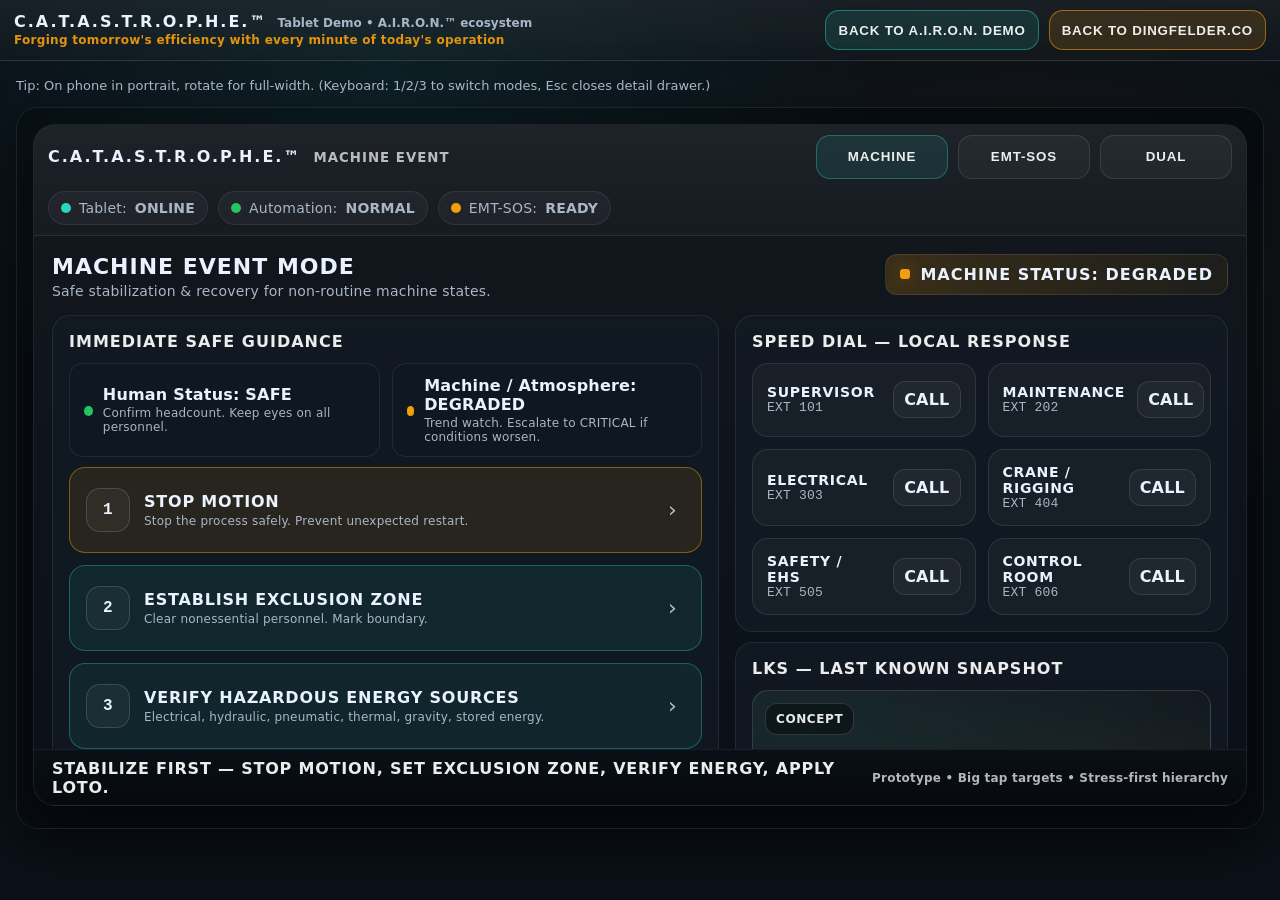
==== catastrophe/index.html @ 649cca15 "Add files via upload" ====
<!doctype html>
<html lang="en">
<head>
  <meta charset="utf-8" />
  <meta name="viewport" content="width=device-width, initial-scale=1" />
  <title>C.A.T.A.S.T.R.O.P.H.E.™ Tablet Demo</title>
  <meta name="robots" content="noindex" />
  <style>
    :root{--bg:#05070b;--panel:#0b1018;--stroke:rgba(255,255,255,.10);--text:#eaf2ff;--muted:rgba(234,242,255,.72);--teal:#2dd4bf;--amber:#f59e0b;}
    html,body{height:100%;}
    body{margin:0;background:radial-gradient(900px 520px at 30% 10%, rgba(45,212,191,.08), transparent 55%),radial-gradient(820px 520px at 80% 30%, rgba(245,158,11,.06), transparent 55%),var(--bg);color:var(--text);font-family:ui-sans-serif,system-ui,-apple-system,Segoe UI,Roboto,Helvetica,Arial;}

    .topnav{
      position:sticky;top:0;z-index:1000;
      display:flex;align-items:center;justify-content:space-between;gap:12px;
      padding:10px 14px;
      background:linear-gradient(180deg, rgba(255,255,255,.06), rgba(255,255,255,.02));
      border-bottom:1px solid rgba(255,255,255,.08);
      backdrop-filter: blur(8px);
    }
    .brand{display:flex;flex-direction:column;gap:2px;min-width:0;}
    .brandTop{display:flex;align-items:baseline;gap:10px;min-width:0;}
    .brand .name{font-weight:900;letter-spacing:2px;text-transform:uppercase;white-space:nowrap;}
    .brand .sub{font-size:12px;color:var(--muted);font-weight:700;white-space:nowrap;}
    .brand .tagline{font-size:12px;color:rgba(245,158,11,.92);font-weight:900;letter-spacing:.3px;line-height:1.2;max-width: 780px;}

    .navbtns{display:flex;gap:10px;flex-wrap:wrap;justify-content:flex-end;}
    .btn{
      height:40px;padding:0 12px;border-radius:14px;
      border:1px solid rgba(255,255,255,.12);
      background:rgba(255,255,255,.04);
      color:rgba(255,255,255,.92);
      font-weight:900;letter-spacing:.8px;text-transform:uppercase;
      cursor:pointer;user-select:none;
    }
    .btn.primary{border-color:rgba(45,212,191,.45);background:rgba(45,212,191,.12)}
    .btn.warn{border-color:rgba(245,158,11,.55);background:rgba(245,158,11,.14)}

    /* Eye-grab: gentle pulse + glow (keeps it professional, not gimmicky) */
    .btn.pulse{
      position:relative;
      animation: pulseGlow 1.65s ease-in-out infinite;
    }
    .btn.pulse:focus{outline:2px solid rgba(45,212,191,.55);outline-offset:2px;}
    @keyframes pulseGlow{
      0%{transform:translateZ(0) scale(1); box-shadow:0 0 0 rgba(45,212,191,0); filter:brightness(1);}
      55%{transform:translateZ(0) scale(1.02); box-shadow:0 0 0 6px rgba(45,212,191,.08), 0 10px 24px rgba(0,0,0,.35); filter:brightness(1.10);}
      100%{transform:translateZ(0) scale(1); box-shadow:0 0 0 rgba(45,212,191,0); filter:brightness(1);}
    }

    .wrap{max-width:1280px;margin:0 auto;padding:16px;}
    .hint{margin:0 0 12px 0;color:var(--muted);font-size:13px;line-height:1.35}
    .frameCard{border:1px solid rgba(255,255,255,.08);border-radius:22px;overflow:hidden;box-shadow:0 18px 50px rgba(0,0,0,.55);background:rgba(0,0,0,.18);}

    /* The tablet embed should own its own height; keep it responsive */
    #catastropheEmbed{height:min(900px, calc(100vh - 112px));}

    @media (max-width: 700px){
      .brand .sub{display:none;}
      #catastropheEmbed{height:calc(100vh - 92px);}
    }
  </style>
</head>
<body>
  <div class="topnav" role="navigation" aria-label="Demo navigation">
    <div class="brand">
      <div class="brandTop">
        <div class="name">C.A.T.A.S.T.R.O.P.H.E.™</div>
        <div class="sub">Tablet Demo • A.I.R.O.N.™ ecosystem</div>
      </div>
      <div class="tagline">Forging tomorrow's efficiency with every minute of today's operation</div>
    </div>
    <div class="navbtns">
      <button class="btn primary pulse" id="btnBackDemo" type="button">Back to A.I.R.O.N. Demo</button>
      <button class="btn warn" id="btnBackSite" type="button">Back to Dingfelder.co</button>
    </div>
  </div>

  <div class="wrap">
    <p class="hint">Tip: On phone in portrait, rotate for full-width. (Keyboard: 1/2/3 to switch modes, Esc closes detail drawer.)</p>
    <div class="frameCard">

<!-- C.A.T.A.S.T.R.O.P.H.E.™ Tablet Prototype — Netlify Page -->
<div id="catastropheEmbed" data-height="auto">
  <div class="cat-stage">
    <div class="cat-frame" id="cat-frame">

      <!-- TOP BAR -->
      <div class="cat-topbar">
        <div class="cat-brand">
          <div class="cat-brandName">C.A.T.A.S.T.R.O.P.H.E.™</div>
          <small id="cat-modeLabel">MACHINE EVENT</small>
        </div>

        <div class="cat-modeSwitch" aria-label="Mode switch">
          <button class="cat-mBtn active" type="button" data-mode="machine">Machine</button>
          <button class="cat-mBtn warn" type="button" data-mode="emt">EMT-SOS</button>
          <button class="cat-mBtn danger" type="button" data-mode="dual">Dual</button>
        </div>

        <div class="cat-statusRow">
          <div class="cat-pill"><span class="cat-dot teal"></span>Tablet: <b id="cat-stTablet">ONLINE</b></div>
          <div class="cat-pill"><span class="cat-dot green" id="cat-dotAuto"></span>Automation: <b id="cat-stAuto">NORMAL</b></div>
          <div class="cat-pill"><span class="cat-dot amber" id="cat-dotEmt"></span>EMT-SOS: <b id="cat-stEmt">READY</b></div>
        </div>
      </div>

      <!-- MOBILE TIP (auto-shown on narrow portrait) -->
      <div class="cat-rotateTip cat-hidden" id="cat-rotateTip">
        MOBILE TIP — ROTATE FOR FULL-WIDTH VIEW
      </div>

      <!-- SCREEN: MACHINE -->
      <div class="cat-content cat-grid-2" id="cat-screen-machine">
        <div class="cat-header">
          <div>
            <div class="cat-title">Machine Event Mode</div>
            <div class="cat-subtitle">Safe stabilization & recovery for non-routine machine states.</div>
          </div>
          <div class="cat-banner"><span class="cat-flag"></span><span>Machine Status: DEGRADED</span></div>
        </div>

        <div class="cat-main cat-card">
          <h3>Immediate Safe Guidance</h3>

          <div class="cat-row">
            <div class="cat-badge">
              <span class="cat-dot green"></span>
              <div><strong>Human Status: SAFE</strong><span>Confirm headcount. Keep eyes on all personnel.</span></div>
            </div>
            <div class="cat-badge">
              <span class="cat-dot amber"></span>
              <div><strong>Machine / Atmosphere: DEGRADED</strong><span>Trend watch. Escalate to CRITICAL if conditions worsen.</span></div>
            </div>
          </div>

          <div class="cat-spacer"></div>

          <div class="cat-actions">
            <div class="cat-action amber" data-action="stop-motion">
              <div class="cat-left">
                <div class="cat-stepNum">1</div>
                <div class="cat-textBlock">
                  <div class="cat-label">Stop Motion</div>
                  <div class="cat-hint">Stop the process safely. Prevent unexpected restart.</div>
                </div>
              </div>
              <div class="cat-chev">›</div>
            </div>

            <div class="cat-action teal" data-action="exclusion-zone">
              <div class="cat-left">
                <div class="cat-stepNum">2</div>
                <div class="cat-textBlock">
                  <div class="cat-label">Establish Exclusion Zone</div>
                  <div class="cat-hint">Clear nonessential personnel. Mark boundary.</div>
                </div>
              </div>
              <div class="cat-chev">›</div>
            </div>

            <div class="cat-action teal" data-action="verify-energy">
              <div class="cat-left">
                <div class="cat-stepNum">3</div>
                <div class="cat-textBlock">
                  <div class="cat-label">Verify Hazardous Energy Sources</div>
                  <div class="cat-hint">Electrical, hydraulic, pneumatic, thermal, gravity, stored energy.</div>
                </div>
              </div>
              <div class="cat-chev">›</div>
            </div>

            <div class="cat-action red" data-action="loto">
              <div class="cat-left">
                <div class="cat-stepNum">4</div>
                <div class="cat-textBlock">
                  <div class="cat-label">Lockout / Tagout</div>
                  <div class="cat-hint">Apply LOTO. Verify zero-energy state before work begins.</div>
                </div>
              </div>
              <div class="cat-chev">›</div>
            </div>
          </div>
        </div>

        <div class="cat-side">
          <div class="cat-card">
            <h3>Speed Dial — Local Response</h3>
            <div class="cat-tiles">
              <div class="cat-tile" data-call="Supervisor (EXT 101)"><div><div class="cat-who">Supervisor</div><div class="cat-num">EXT 101</div></div><div class="cat-call">CALL</div></div>
              <div class="cat-tile" data-call="Maintenance (EXT 202)"><div><div class="cat-who">Maintenance</div><div class="cat-num">EXT 202</div></div><div class="cat-call">CALL</div></div>
              <div class="cat-tile" data-call="Electrical (EXT 303)"><div><div class="cat-who">Electrical</div><div class="cat-num">EXT 303</div></div><div class="cat-call">CALL</div></div>
              <div class="cat-tile" data-call="Crane / Rigging (EXT 404)"><div><div class="cat-who">Crane / Rigging</div><div class="cat-num">EXT 404</div></div><div class="cat-call">CALL</div></div>
              <div class="cat-tile" data-call="Safety / EHS (EXT 505)"><div><div class="cat-who">Safety / EHS</div><div class="cat-num">EXT 505</div></div><div class="cat-call">CALL</div></div>
              <div class="cat-tile" data-call="Control Room (EXT 606)"><div><div class="cat-who">Control Room</div><div class="cat-num">EXT 606</div></div><div class="cat-call">CALL</div></div>
            </div>
          </div>

          <div class="cat-spacer"></div>

          <div class="cat-card">
            <h3>LKS — Last Known Snapshot</h3>

            <div class="cat-imgBox" id="cat-lksBox">
              <div class="cat-imgTag">CONCEPT</div>

              <video id="cat-lksVideo" class="cat-media" playsinline muted loop autoplay preload="metadata">
                <source src="https://img1.wsimg.com/blobby/go/5ae6b287-3756-4b7e-90b7-04bfd09dd096/video/grok-video-6c108f81-1b50-4ec4-b360-7984afc8a73.mp4" type="video/mp4">
              </video>

              <img id="cat-lksImg" class="cat-media cat-hidden" alt="Tablet concept" src="https://img1.wsimg.com/isteam/ip/5ae6b287-3756-4b7e-90b7-04bfd09dd096/IMG-20251222-WA0000.jpg" />

              <div class="cat-placeholder" id="cat-lksPlaceholder">
                LKS PLACEHOLDER<br>
                <span class="cat-mutedSmall">Video is an eye-catcher — live camera/LKS integrates after hardware selection.</span>
              </div>

              <div class="cat-imgSub">Snapshot: 11:42:18 • Alarm: ZONE 3 — Guard Open</div>
            </div>
          </div>
        </div>
      </div>

      <!-- SCREEN: EMT -->
      <div class="cat-content cat-grid-emt cat-hidden" id="cat-screen-emt">
        <div class="cat-header">
          <div>
            <div class="cat-title">EMT-SOS Mode</div>
            <div class="cat-subtitle">Human life priority. Rapid assessment & immediate actions.</div>
          </div>
          <div class="cat-banner green"><span class="cat-flag"></span><span>Patient Status: ACTIVE</span></div>
        </div>

        <div class="cat-leftPane cat-card">
          <h3>Patient Status</h3>
          <div class="cat-row">
            <div class="cat-badge"><span class="cat-dot green"></span><div><strong>Conscious</strong><span>Responding to voice.</span></div></div>
            <div class="cat-badge"><span class="cat-dot red"></span><div><strong>Bleeding</strong><span>Assess source & severity.</span></div></div>
            <div class="cat-badge"><span class="cat-dot amber"></span><div><strong>Breathing</strong><span>Monitor rate & obstruction.</span></div></div>
            <div class="cat-badge"><span class="cat-dot amber"></span><div><strong>Trauma / Burns</strong><span>Protect from further harm.</span></div></div>
          </div>

          <div class="cat-spacer"></div>

          <h3>Immediate Actions</h3>
          <div class="cat-actions">
            <div class="cat-action green" data-action="call-ems">
              <div class="cat-left"><div class="cat-stepNum">1</div><div class="cat-textBlock"><div class="cat-label">Call EMS</div><div class="cat-hint">Location + patient status + hazards present.</div></div></div>
              <div class="cat-chev">›</div>
            </div>
            <div class="cat-action red" data-action="control-bleeding">
              <div class="cat-left"><div class="cat-stepNum">2</div><div class="cat-textBlock"><div class="cat-label">Control Bleeding</div><div class="cat-hint">Direct pressure → dressing → tourniquet if required.</div></div></div>
              <div class="cat-chev">›</div>
            </div>
            <div class="cat-action amber" data-action="secure-scene">
              <div class="cat-left"><div class="cat-stepNum">3</div><div class="cat-textBlock"><div class="cat-label">Secure Scene</div><div class="cat-hint">Stop hazards. Assign lookouts. Keep access clear.</div></div></div>
              <div class="cat-chev">›</div>
            </div>
            <div class="cat-action teal" data-action="assign-roles">
              <div class="cat-left"><div class="cat-stepNum">4</div><div class="cat-textBlock"><div class="cat-label">Assign Responder Roles</div><div class="cat-hint">Care / runner / crowd control / documentation.</div></div></div>
              <div class="cat-chev">›</div>
            </div>
          </div>

          <div class="cat-spacer"></div>

          <div class="cat-card cat-overrideCard">
            <h3 style="margin-bottom:8px">Override Notice</h3>
            <div class="cat-overrideText">Human precedence active — automation restricted</div>
            <div class="cat-muted" style="margin-top:6px">Machine controls limited to safety hold states while human response is underway.</div>
          </div>
        </div>

        <div class="cat-rightPane cat-card">
          <h3>Responder Handoff (Timestamped)</h3>
          <div class="cat-log">
            <div class="cat-logLine"><div class="cat-ts">11:45</div><div class="cat-check"></div><div>Scene secured / hazards controlled</div></div>
            <div class="cat-logLine"><div class="cat-ts">11:47</div><div class="cat-warn"></div><div>Bleeding controlled (pressure dressing)</div></div>
            <div class="cat-logLine"><div class="cat-ts">11:49</div><div class="cat-check"></div><div>Airway checked / breathing monitored</div></div>
            <div class="cat-logLine"><div class="cat-ts">11:52</div><div class="cat-warn"></div><div>EMS en route — ETA 6 minutes</div></div>
          </div>

          <div class="cat-spacer"></div>

          <h3>One-Touch MSDS / SDS</h3>
          <div class="cat-imgBox cat-msdsTile" data-action="msds-walk">
            <div class="cat-imgTag">Reference</div>
            <button type="button" class="cat-msdsBtn" aria-label="MSDS / SDS One-Touch Layer Walk">MSDS / SDS<span class="cat-msdsSub">One-Touch Layer Walk</span></button>
            <div class="cat-msdsHelp">Department → Process → Chemical<span class="cat-msdsHelp2">Active Incident Mode: jumps straight to the area MSDS.</span></div>
            <div class="cat-imgSub">Tap for example workflow</div>
          </div>

          <div class="cat-spacer"></div>
          <div class="cat-muted" style="font-family:var(--mono);font-size:12px">Transfer Protocol: verbal summary + timestamps + care provided + hazards remaining.</div>
        </div>
      </div>

      <!-- SCREEN: DUAL -->
      <div class="cat-content cat-grid-dual cat-hidden" id="cat-screen-dual">
        <div class="cat-header">
          <div>
            <div class="cat-title">Dual Incident Mode</div>
            <div class="cat-subtitle">Both machine risk and human response are active. Human precedence is enforced.</div>
          </div>
          <div class="cat-banner red"><span class="cat-flag"></span><span>Human Precedence Active</span></div>
        </div>

        <div class="cat-leftPane cat-card">
          <h3>EMT-SOS Primary (Dominant)</h3>
          <div class="cat-row">
            <div class="cat-badge"><span class="cat-dot red"></span><div><strong>Unconscious</strong><span>Assess airway / breathing immediately.</span></div></div>
            <div class="cat-badge"><span class="cat-dot amber"></span><div><strong>Breathing Difficulty</strong><span>Monitor, prepare recovery position.</span></div></div>
            <div class="cat-badge"><span class="cat-dot green"></span><div><strong>Leg Injury</strong><span>Immobilize; prevent further movement.</span></div></div>
          </div>

          <div class="cat-spacer"></div>

          <div class="cat-actions">
            <div class="cat-action green" data-action="call-ems">
              <div class="cat-left"><div class="cat-stepNum">1</div><div class="cat-textBlock"><div class="cat-label">Call EMS</div><div class="cat-hint">Location + unconscious patient + machine hazard present.</div></div></div>
              <div class="cat-chev">›</div>
            </div>
            <div class="cat-action amber" data-action="secure-scene">
              <div class="cat-left"><div class="cat-stepNum">2</div><div class="cat-textBlock"><div class="cat-label">Secure Scene</div><div class="cat-hint">Stop motion, isolate energy, set lookouts.</div></div></div>
              <div class="cat-chev">›</div>
            </div>
            <div class="cat-action teal" data-action="assign-roles">
              <div class="cat-left"><div class="cat-stepNum">3</div><div class="cat-textBlock"><div class="cat-label">Assign Roles</div><div class="cat-hint">Care / runner / crowd control / documentation.</div></div></div>
              <div class="cat-chev">›</div>
            </div>
          </div>

          <div class="cat-spacer"></div>

          <h3>Scene Snapshot</h3>
          <div class="cat-imgBox"><div class="cat-imgTag">Scene</div><div class="cat-placeholder cat-placeholderStatic">DUAL MODE PLACEHOLDER<br><span class="cat-mutedSmall">Camera + LKS become live after hardware selection.</span></div><div class="cat-imgSub">Dual timestamp + location anchor reserved</div></div>
        </div>

        <div class="cat-rightPane cat-card">
          <h3>Machine / Atmosphere (Advisory-Only)</h3>

          <div class="cat-action amber" data-action="machine-advisory">
            <div class="cat-left"><div class="cat-stepNum" style="width:40px;height:40px">!</div><div class="cat-textBlock"><div class="cat-label">Caution</div><div class="cat-hint">Machine requires monitoring. No nonessential interaction.</div></div></div>
            <div class="cat-chev">›</div>
          </div>

          <div class="cat-spacer"></div>

          <div class="cat-card cat-lockedCard">
            <h3 style="margin-bottom:8px">Controls Locked</h3>
            <div class="cat-lockedText">System locked — automation restricted</div>
            <div class="cat-muted" style="margin-top:6px">Allowed: safety hold, energy isolation confirmation, status visibility.<br>Not allowed: restart, jog, override, auto sequences.</div>
          </div>

          <div class="cat-spacer"></div>

          <h3>Advisories</h3>
          <div class="cat-log">
            <div class="cat-logLine"><div class="cat-ts">NOW</div><div class="cat-warn"></div><div>Hazard alert active — maintain exclusion zone</div></div>
            <div class="cat-logLine"><div class="cat-ts">NOW</div><div class="cat-check"></div><div>Area secured — access controlled</div></div>
            <div class="cat-logLine"><div class="cat-ts">NOW</div><div class="cat-check"></div><div>Energy isolated — verify zero-energy</div></div>
          </div>
        </div>
      </div>

      <!-- FOOTER -->
      <div class="cat-footerStrip">
        <div id="cat-footerTitle">Stabilize first — stop motion, set exclusion zone, verify energy, apply LOTO.</div>
        <div class="cat-note">Prototype • Big tap targets • Stress-first hierarchy</div>
      </div>

      <!-- MODAL / DRAWER -->
      <div class="cat-overlay cat-hidden" id="cat-overlay" role="dialog" aria-modal="true">
        <div class="cat-drawer" role="document">
          <div class="cat-drawerTop">
            <div class="cat-drawerTitle" id="cat-drawerTitle">DETAIL</div>
            <button class="cat-btn" type="button" id="cat-btnClose">Close</button>
          </div>
          <div class="cat-drawerBody" id="cat-drawerBody"></div>
          <div class="cat-drawerActions" id="cat-drawerActions"></div>
        </div>
      </div>

    </div>
  </div>
</div>

<style>
  /* -------- Sizing controls -------- */
  #catastropheEmbed{ --embedH: 900px; width:100%; height: var(--embedH); max-width:100%; margin:0 auto; position:relative; overflow:hidden; background: radial-gradient(900px 500px at 30% 10%, rgba(45,212,191,.08), transparent 55%), radial-gradient(700px 420px at 80% 30%, rgba(245,158,11,.06), transparent 55%), #070c12; }
  #catastropheEmbed[data-height="auto"]{ height:auto; min-height: 720px; overflow: visible; }
  #catastropheEmbed *{ box-sizing:border-box; }

  :root{
    --bg:#0b1118; --panel:#121b25; --panel2:#0f1720; --stroke:#263444; --text:#eaf2ff; --muted:#a9b6c7;
    --teal:#2dd4bf; --green:#22c55e; --amber:#f59e0b; --red:#ef4444;
    --shadow: 0 16px 40px rgba(0,0,0,.45); --radius: 18px; --gap: 16px;
    --tapH: 86px; --tapH2: 74px;
    --font: ui-sans-serif, system-ui, -apple-system, Segoe UI, Roboto, Helvetica, Arial;
    --mono: ui-monospace, SFMono-Regular, Menlo, Monaco, Consolas, "Liberation Mono", "Courier New", monospace;
  }

  .cat-stage{ width:100%; height:100%; display:flex; align-items:center; justify-content:center; padding:16px; }
  #catastropheEmbed[data-height="auto"] .cat-stage{ height:auto; align-items:flex-start; }

  .cat-frame{
    height:100%; aspect-ratio:16/9; width:auto; max-width:100%;
    background: linear-gradient(180deg, rgba(255,255,255,.03), rgba(255,255,255,0)), #0a1017;
    border:1px solid rgba(255,255,255,.07); border-radius:22px; box-shadow: var(--shadow);
    overflow:hidden; position:relative; color: var(--text); font-family: var(--font); letter-spacing:.2px;
    display:flex; flex-direction:column;
  }

  .cat-topbar{ flex:0 0 auto; min-height:70px; display:flex; align-items:center; justify-content:space-between; padding:10px 14px;
    background: linear-gradient(180deg, rgba(255,255,255,.05), rgba(255,255,255,.02));
    border-bottom:1px solid rgba(255,255,255,.06); gap:12px; flex-wrap:wrap; overflow:hidden; }

  .cat-brand{ display:flex; align-items:baseline; gap:12px; font-weight:900; letter-spacing:2px; text-transform:uppercase; min-width:0; }
  .cat-brandName{ white-space:nowrap; }
  .cat-brand small{ font-weight:800; letter-spacing:1px; color:rgba(255,255,255,.7); text-transform:none; white-space:nowrap; }

  .cat-statusRow{ display:flex; gap:10px; align-items:center; font-size:14px; color:var(--muted); flex-wrap:wrap; justify-content:flex-end; min-width:0; }
  .cat-pill{ display:flex; align-items:center; gap:8px; padding:8px 12px; border-radius:999px; background:rgba(255,255,255,.04); border:1px solid rgba(255,255,255,.07); white-space:nowrap; max-width:100%; }
  .cat-dot{ width:10px; height:10px; border-radius:50% }
  .cat-dot.green{ background:var(--green) }
  .cat-dot.teal{ background:var(--teal) }
  .cat-dot.amber{ background:var(--amber) }
  .cat-dot.red{ background:var(--red) }

  .cat-modeSwitch{ display:flex; gap:10px; align-items:center; flex-wrap:wrap; min-width:0; }
  .cat-mBtn{ height:44px; min-width:132px; padding:0 12px; border-radius:14px; border:1px solid rgba(255,255,255,.10);
    background:rgba(255,255,255,.04); color:rgba(255,255,255,.92); font-weight:900; letter-spacing:.9px;
    text-transform:uppercase; display:flex; align-items:center; justify-content:center; cursor:pointer; user-select:none; }
  .cat-mBtn.active{ border-color:rgba(45,212,191,.35); background:rgba(45,212,191,.10) }
  .cat-mBtn.warn.active{ border-color:rgba(245,158,11,.45); background:rgba(245,158,11,.12) }
  .cat-mBtn.danger.active{ border-color:rgba(239,68,68,.45); background:rgba(239,68,68,.12) }

  .cat-rotateTip{ flex:0 0 auto; padding:10px 14px; border-bottom:1px solid rgba(255,255,255,.06); background: rgba(0,0,0,.18);
    color: rgba(255,255,255,.92); font-weight:900; letter-spacing:.8px; text-transform:uppercase; text-align:center; font-size:12px; }

  .cat-content{ flex:1 1 auto; min-height:0; padding:18px; display:grid; gap:var(--gap); overflow-y:auto; overflow-x:hidden; -webkit-overflow-scrolling:touch; }

  .cat-grid-2{ grid-template-columns: 1.15fr .85fr; grid-template-rows: auto 1fr; grid-template-areas:"hdr hdr" "main side"; }
  .cat-grid-2 .cat-header{ grid-area:hdr } .cat-grid-2 .cat-main{ grid-area:main } .cat-grid-2 .cat-side{ grid-area:side }

  .cat-grid-emt{ grid-template-columns: 1fr 1fr; grid-template-rows: auto 1fr; grid-template-areas:"hdr hdr" "left right"; }
  .cat-grid-emt .cat-header{ grid-area:hdr } .cat-grid-emt .cat-leftPane{ grid-area:left } .cat-grid-emt .cat-rightPane{ grid-area:right }

  .cat-grid-dual{ grid-template-columns: 1.2fr .8fr; grid-template-rows: auto 1fr; grid-template-areas:"hdr hdr" "left right"; }
  .cat-grid-dual .cat-header{ grid-area:hdr } .cat-grid-dual .cat-leftPane{ grid-area:left } .cat-grid-dual .cat-rightPane{ grid-area:right }

  .cat-header{ display:flex; align-items:flex-start; justify-content:space-between; gap:12px; min-width:0; }
  .cat-title{ font-size:22px; font-weight:900; letter-spacing:1px; text-transform:uppercase }
  .cat-subtitle{ font-size:14px; color:var(--muted); margin-top:4px }

  .cat-banner{ padding:10px 14px; border-radius:12px; border:1px solid rgba(255,255,255,.10);
    background: linear-gradient(90deg, rgba(245,158,11,.18), rgba(245,158,11,.06));
    font-weight:900; text-transform:uppercase; letter-spacing:1px; display:flex; align-items:center; gap:10px; white-space:nowrap; max-width:100%; }
  .cat-flag{ height:10px; width:10px; border-radius:3px; background:var(--amber); box-shadow:0 0 18px rgba(245,158,11,.35) }
  .cat-banner.green{ background: linear-gradient(90deg, rgba(34,197,94,.18), rgba(34,197,94,.06)) }
  .cat-banner.green .cat-flag{ background:var(--green); box-shadow:0 0 18px rgba(34,197,94,.35) }
  .cat-banner.red{ background: linear-gradient(90deg, rgba(239,68,68,.20), rgba(239,68,68,.06)) }
  .cat-banner.red .cat-flag{ background:var(--red); box-shadow:0 0 18px rgba(239,68,68,.35) }

  .cat-card{ background: rgba(18,27,37,.72); border:1px solid rgba(255,255,255,.08); border-radius: var(--radius); padding:16px; overflow:hidden; min-width:0; }
  .cat-card h3{ margin:0 0 12px 0; font-size:16px; letter-spacing:1px; text-transform:uppercase; color:rgba(255,255,255,.92); }
  .cat-row{ display:flex; gap:12px; flex-wrap:wrap } .cat-spacer{ height:10px }

  .cat-badge{ display:flex; align-items:center; gap:10px; padding:12px 14px; border-radius:14px; border:1px solid rgba(255,255,255,.08);
    background: rgba(15,23,32,.75); flex:1 1 220px; min-height:60px; min-width:0; }
  .cat-badge strong{ font-size:16px }
  .cat-badge span{ font-size:12px; color:var(--muted); display:block; margin-top:2px }

  .cat-actions{ display:grid; gap:12px }
  .cat-action{ min-height: var(--tapH); border-radius:16px; border:1px solid rgba(255,255,255,.10); background: rgba(255,255,255,.03);
    display:flex; align-items:center; justify-content:space-between; padding:14px 16px; gap:14px; cursor:pointer; user-select:none; min-width:0; }
  .cat-action[aria-disabled="true"]{ opacity:.55; cursor:not-allowed; filter:saturate(.75); }
  .cat-left{ display:flex; align-items:center; gap:14px; min-width:0 }
  .cat-stepNum{ width:44px; height:44px; border-radius:14px; display:grid; place-items:center; font-weight:900; font-family:var(--mono);
    border:1px solid rgba(255,255,255,.14); background: rgba(255,255,255,.04); flex:0 0 auto; }
  .cat-textBlock{ min-width:0 }
  .cat-label{ font-weight:900; text-transform:uppercase; letter-spacing:.8px; font-size:16px; white-space:nowrap; overflow:hidden; text-overflow:ellipsis; }
  .cat-hint{ margin-top:3px; font-size:12px; color:var(--muted); white-space:nowrap; overflow:hidden; text-overflow:ellipsis; }
  .cat-chev{ opacity:.75; font-size:22px; padding:0 8px; flex:0 0 auto }

  .amber{ border-color:rgba(245,158,11,.45); background: rgba(245,158,11,.10) }
  .teal{ border-color:rgba(45,212,191,.35); background: rgba(45,212,191,.08) }
  .red{ border-color:rgba(239,68,68,.45); background: rgba(239,68,68,.10) }
  .green{ border-color:rgba(34,197,94,.35); background: rgba(34,197,94,.10) }

  .cat-tiles{ display:grid; grid-template-columns: repeat(2, minmax(0, 1fr)); gap:12px }
  .cat-tile{ min-height: var(--tapH2); border-radius:16px; border:1px solid rgba(255,255,255,.10); background: rgba(255,255,255,.03);
    padding:14px; display:flex; align-items:center; justify-content:space-between; gap:12px; cursor:pointer; user-select:none; min-width:0; }
  .cat-who{ font-weight:900; letter-spacing:.7px; text-transform:uppercase; font-size:14px }
  .cat-num{ font-family:var(--mono); font-size:13px; color:var(--muted) }
  .cat-call{ padding:8px 10px; border-radius:12px; border:1px solid rgba(255,255,255,.10); background: rgba(255,255,255,.04); font-weight:900; flex:0 0 auto; }

  .cat-imgBox{ border-radius:16px; border:1px solid rgba(255,255,255,.10);
    background: linear-gradient(135deg, rgba(255,255,255,.04), rgba(255,255,255,.01)), radial-gradient(800px 220px at 15% 20%, rgba(45,212,191,.10), transparent 60%),
                radial-gradient(800px 220px at 75% 70%, rgba(245,158,11,.10), transparent 60%), rgba(255,255,255,.02);
    height:210px; display:flex; align-items:center; justify-content:center; position:relative; overflow:hidden; }
  .cat-imgTag{ position:absolute; left:12px; top:12px; padding:8px 10px; border-radius:12px; background: rgba(0,0,0,.40); border:1px solid rgba(255,255,255,.14);
    font-size:12px; color:rgba(255,255,255,.9); font-weight:900; letter-spacing:.6px; text-transform:uppercase; z-index:5; }
  .cat-imgSub{ position:absolute; right:12px; bottom:12px; font-family:var(--mono); font-size:12px; color:rgba(255,255,255,.78);
    z-index:5; padding:6px 8px; border-radius:12px; background: rgba(0,0,0,.28); border:1px solid rgba(255,255,255,.10); }
  .cat-media{ position:absolute; inset:0; width:100%; height:100%; object-fit:contain; background: rgba(0,0,0,.25); z-index:1; }

  .cat-placeholder{ position:absolute; left:12px; bottom:12px; z-index:3; color:rgba(255,255,255,.88); font-weight:900; letter-spacing:.6px; text-transform:uppercase;
    padding:10px 12px; border-radius:14px; border:1px solid rgba(255,255,255,.10); background: rgba(0,0,0,.18); max-width: calc(100% - 24px); pointer-events:none; }
  .cat-placeholderStatic{ position:static; background:none; border:none; padding:0; text-align:center; }
  .cat-mutedSmall{ display:block; margin-top:6px; font-weight:700; text-transform:none; letter-spacing:.2px; color: rgba(255,255,255,.70); font-size:12px; }

  .cat-log{ display:grid; gap:10px; font-family:var(--mono); font-size:13px; color:rgba(255,255,255,.86) }
  .cat-logLine{ display:flex; gap:10px; align-items:center; padding:10px 12px; border-radius:14px; border:1px solid rgba(255,255,255,.08); background: rgba(15,23,32,.65); }
  .cat-ts{ color:rgba(255,255,255,.75); width:64px }
  .cat-check,.cat-warn,.cat-crit{ width:10px; height:10px; border-radius:3px }
  .cat-check{ background:var(--teal); box-shadow:0 0 14px rgba(45,212,191,.35) }
  .cat-warn{ background:var(--amber); box-shadow:0 0 14px rgba(245,158,11,.35) }
  .cat-crit{ background:var(--red); box-shadow:0 0 14px rgba(239,68,68,.35) }

  .cat-footerStrip{ flex:0 0 auto; height:56px; display:flex; align-items:center; justify-content:space-between; padding:0 18px; border-top:1px solid rgba(255,255,255,.08);
    background: linear-gradient(180deg, rgba(0,0,0,.05), rgba(0,0,0,.35)); font-weight:900; letter-spacing:.8px; text-transform:uppercase; color:rgba(255,255,255,.92); gap:12px; overflow:hidden; }
  .cat-note{ font-size:12px; color:rgba(255,255,255,.7); font-weight:700; text-transform:none; letter-spacing:.2px; white-space:nowrap }

  .cat-overlay{ position:absolute; inset:0; background: rgba(0,0,0,.55); display:flex; align-items:flex-end; justify-content:center; padding:18px; z-index:50; }
  .cat-drawer{ width:min(980px, 100%); border-radius:22px; border:1px solid rgba(255,255,255,.10); background: rgba(18,27,37,.92); box-shadow: 0 30px 70px rgba(0,0,0,.55); overflow:hidden; }
  .cat-drawerTop{ display:flex; align-items:center; justify-content:space-between; padding:14px 16px; border-bottom:1px solid rgba(255,255,255,.08); background: rgba(255,255,255,.03); gap:12px; }
  .cat-drawerTitle{ font-weight:900; letter-spacing:1px; text-transform:uppercase; font-size:16px; display:flex; align-items:center; gap:10px; }
  .cat-drawerBody{ padding:16px; display:grid; gap:12px }
  .cat-drawerBody p{ margin:0; color:rgba(255,255,255,.86); line-height:1.35 }
  .cat-drawerBody .cat-mini{ border:1px solid rgba(255,255,255,.08); border-radius:16px; padding:12px 14px; background: rgba(15,23,32,.65);
    font-family:var(--mono); font-size:12px; color:rgba(255,255,255,.80); white-space:pre-wrap; }
  .cat-drawerActions{ display:flex; gap:12px; justify-content:flex-end; padding:14px 16px; border-top:1px solid rgba(255,255,255,.08); background: rgba(0,0,0,.18); }
  .cat-btn{ height:44px; padding:0 14px; border-radius:14px; border:1px solid rgba(255,255,255,.12); background: rgba(255,255,255,.05);
    color:rgba(255,255,255,.92); font-weight:900; letter-spacing:.8px; text-transform:uppercase; cursor:pointer; }
  .cat-btn.primary{ border-color:rgba(45,212,191,.40); background:rgba(45,212,191,.12) }
  .cat-btn.warn{ border-color:rgba(245,158,11,.45); background:rgba(245,158,11,.12) }
  .cat-btn.danger{ border-color:rgba(239,68,68,.50); background:rgba(239,68,68,.12) }

  .cat-hidden{ display:none !important }
  .cat-muted{ color:var(--muted) }

  .cat-overrideCard{ padding:14px; background:rgba(239,68,68,.08); border-color:rgba(239,68,68,.28) }
  .cat-overrideText{ font-weight:900; letter-spacing:.6px; text-transform:uppercase }
  .cat-lockedCard{ padding:14px; background:rgba(245,158,11,.08); border-color:rgba(245,158,11,.30) }
  .cat-lockedText{ font-weight:900; text-transform:uppercase; letter-spacing:.7px }

  @media (max-width: 980px){
    .cat-grid-2{ grid-template-columns:1fr; grid-template-areas:"hdr" "main" "side"; }
    .cat-grid-emt{ grid-template-columns:1fr; grid-template-areas:"hdr" "left" "right"; }
    .cat-grid-dual{ grid-template-columns:1fr; grid-template-areas:"hdr" "left" "right"; }
  }

  @media (max-width: 560px){
    .cat-stage{ padding:10px; }
    .cat-frame{ width:100%; height:100%; aspect-ratio:auto; }

    .cat-topbar{ padding:10px 12px; gap:10px; }
    .cat-brand{ gap:10px; letter-spacing:1px; flex:1 1 220px; }
    .cat-brandName{ white-space:normal; font-size:14px; line-height:1.1; }
    .cat-brand small{ font-size:12px; white-space:normal; line-height:1.1; }

    .cat-content{ padding:14px; }
    .cat-modeSwitch{ gap:8px; flex:1 1 100%; }
    .cat-mBtn{ min-width:0; flex:1 1 30%; height:42px; font-size:12px; border-radius:12px; padding:0 10px; }

    .cat-title{ font-size:20px; }
    .cat-banner{ white-space:normal; font-size:12px; letter-spacing:.7px; }
    .cat-tiles{ grid-template-columns:1fr; }
    .cat-note{ display:none; }
    :root{ --tapH: 78px; --tapH2: 70px; }
  }

  .cat-msdsTile{ display:flex; flex-direction:column; justify-content:center; gap:10px; padding:14px; }
  .cat-msdsBtn{ width:100%; height:120px; border-radius:16px; border:2px solid rgba(245,158,11,.85);
    background: linear-gradient(180deg, rgba(0,0,0,.72), rgba(0,0,0,.45)); color:#fff;
    font-weight:1000; letter-spacing:2px; text-transform:uppercase; font-size:36px;
    display:flex; flex-direction:column; align-items:center; justify-content:center; cursor:pointer;
    box-shadow: 0 18px 40px rgba(0,0,0,.35); pointer-events:none; }
  .cat-msdsSub{ margin-top:6px; font-size:12px; letter-spacing:1px; color: rgba(245,158,11,.95); font-weight:900; }
  .cat-msdsHelp{ text-align:center; font-family:var(--mono); font-size:12px; color: rgba(255,255,255,.82);
    padding:8px 10px; border-radius:14px; background: rgba(0,0,0,.22); border:1px solid rgba(255,255,255,.10); }
  .cat-msdsHelp2{ display:block; margin-top:6px; color: rgba(245,158,11,.88); font-weight:900; letter-spacing:.2px; }
</style>

<script>
(function(){
  // Nav buttons
  const backDemo = document.getElementById('btnBackDemo');
  const backSite = document.getElementById('btnBackSite');
  backDemo && backDemo.addEventListener('click', ()=>{ window.location.href = '/'; });
  backSite && backSite.addEventListener('click', ()=>{ window.location.href = 'https://dingfelder.co/c-a-t-a-s-t-r-o-p-h-e'; });

  // ---- Read embed height from data-height ----
  const root = document.getElementById('catastropheEmbed');
  if(root){
    const raw = (root.getAttribute('data-height') || '').trim().toLowerCase();
    if(raw === 'auto'){
      // CSS handles
    } else if(raw){
      const n = parseInt(raw, 10);
      if(Number.isFinite(n) && n > 0) root.style.setProperty('--embedH', n + 'px');
      else if(/px$/i.test(raw)) root.style.setProperty('--embedH', raw);
    }
  }

  // ---- Mobile rotate tip ----
  const rotateTip = document.getElementById('cat-rotateTip');
  function updateRotateTip(){
    if(!rotateTip) return;
    const narrow = window.matchMedia && window.matchMedia('(max-width: 560px)').matches;
    const portrait = window.matchMedia && window.matchMedia('(orientation: portrait)').matches;
    if(narrow && portrait) rotateTip.classList.remove('cat-hidden');
    else rotateTip.classList.add('cat-hidden');
  }
  window.addEventListener('resize', updateRotateTip, { passive:true });
  window.addEventListener('orientationchange', updateRotateTip);

  // ---- Screen routing ----
  const screens = {
    machine: document.getElementById('cat-screen-machine'),
    emt: document.getElementById('cat-screen-emt'),
    dual: document.getElementById('cat-screen-dual'),
  };

  const modeLabel   = document.getElementById('cat-modeLabel');
  const footerTitle = document.getElementById('cat-footerTitle');

  const overlay     = document.getElementById('cat-overlay');
  const drawerTitle = document.getElementById('cat-drawerTitle');
  const drawerBody  = document.getElementById('cat-drawerBody');
  const drawerActs  = document.getElementById('cat-drawerActions');
  const btnClose    = document.getElementById('cat-btnClose');

  const dotAuto = document.getElementById('cat-dotAuto');
  const stAuto  = document.getElementById('cat-stAuto');

  const mBtns = Array.from(document.querySelectorAll('#catastropheEmbed .cat-mBtn'));

  function setMode(mode){
    Object.values(screens).forEach(el => el && el.classList.add('cat-hidden'));
    (screens[mode] || screens.machine).classList.remove('cat-hidden');

    if(mode === 'emt'){
      modeLabel.textContent = 'EMT-SOS (HUMAN EVENT)';
      footerTitle.textContent = 'Human life priority — stabilize patient, secure scene, handoff cleanly.';
      dotAuto.className = 'cat-dot amber';
      stAuto.textContent = 'RESTRICTED';
      lockMachineActions(false);
    } else if(mode === 'dual'){
      modeLabel.textContent = 'DUAL MODE (HUMAN PRECEDENCE)';
      footerTitle.textContent = 'Human precedence enforced — machine controls locked to safety states.';
      dotAuto.className = 'cat-dot red';
      stAuto.textContent = 'LOCKED';
      lockMachineActions(true);
    } else {
      modeLabel.textContent = 'MACHINE EVENT';
      footerTitle.textContent = 'Stabilize first — stop motion, set exclusion zone, verify energy, apply LOTO.';
      dotAuto.className = 'cat-dot green';
      stAuto.textContent = 'NORMAL';
      lockMachineActions(false);
    }

    mBtns.forEach(b => b.classList.remove('active'));
    const btn = mBtns.find(b => b.dataset.mode === mode) || mBtns[0];
    btn && btn.classList.add('active');
  }

  function lockMachineActions(locked){
    const machineActions = document.querySelectorAll('#cat-screen-machine .cat-action');
    machineActions.forEach(a => { if(locked) a.setAttribute('aria-disabled','true'); else a.removeAttribute('aria-disabled'); });
  }

  mBtns.forEach(b => b.addEventListener('click', ()=> setMode(b.dataset.mode)));

  // ---- Drawer helpers ----
  function openDrawer(title, bodyHTML, actions){
    drawerTitle.textContent = title;
    drawerBody.innerHTML = bodyHTML;
    drawerActs.innerHTML = '';

    (actions || []).forEach(a => {
      const btn = document.createElement('button');
      btn.type = 'button';
      btn.className = ('cat-btn ' + (a.kind || '')).trim();
      btn.textContent = a.label;
      btn.addEventListener('click', ()=>{ a.onClick && a.onClick(); });
      drawerActs.appendChild(btn);
    });

    overlay.classList.remove('cat-hidden');
  }

  function closeDrawer(){ overlay.classList.add('cat-hidden'); }
  btnClose && btnClose.addEventListener('click', closeDrawer);
  overlay && overlay.addEventListener('click', (e)=>{ if(e.target === overlay) closeDrawer(); });

  // ---- Toast ----
  let toastTimer = null;
  const toastEl = document.createElement('div');
  toastEl.style.cssText = `position:absolute;left:50%;top:12px;transform:translateX(-50%);padding:10px 14px;border-radius:14px;border:1px solid rgba(255,255,255,.12);background: rgba(0,0,0,.45);color: rgba(255,255,255,.92);font-weight:900;letter-spacing:.7px;text-transform:uppercase;display:none;z-index:60;max-width: calc(100% - 24px);text-align:center;`;
  const frame = document.getElementById('cat-frame');
  frame && frame.appendChild(toastEl);
  function toast(msg){
    toastEl.textContent = msg;
    toastEl.style.display = 'block';
    clearTimeout(toastTimer);
    toastTimer = setTimeout(()=> toastEl.style.display = 'none', 1400);
  }

  // ---- Action details ----
  const actionDetails = {
    'stop-motion': { title:'Stop Motion', body:`<p><b>Goal:</b> Stop the process safely and prevent unexpected restart.</p><div class="cat-mini">Checklist:\n1) Announce stop / confirm acknowledgement\n2) Engage controlled stop state\n3) Verify motion has ceased\n4) Confirm guards / interlocks status\n5) Begin exclusion zone setup</div>`, actions:[{label:'Mark Completed', kind:'primary', onClick:()=>{ closeDrawer(); toast('Marked: Stop Motion'); } },{label:'Go To EMT-SOS', kind:'warn', onClick:()=>{ closeDrawer(); setMode('emt'); }}] },
    'exclusion-zone': { title:'Establish Exclusion Zone', body:`<p><b>Goal:</b> Clear nonessential personnel and define a controlled boundary.</p><div class="cat-mini">Zone Setup:\n- Minimum radius: ___ ft (configurable)\n- Assign lookout(s)\n- Control entries/exits\n- Keep EMS route clear</div>`, actions:[{label:'Mark Completed', kind:'primary', onClick:()=>{ closeDrawer(); toast('Marked: Exclusion Zone'); } },{label:'Close', onClick: closeDrawer}] },
    'verify-energy': { title:'Verify Hazardous Energy Sources', body:`<p><b>Goal:</b> Identify and confirm all hazardous energy sources.</p><div class="cat-mini">Energy types:\n- Electrical (main, control, VFD, stored)\n- Hydraulic / pneumatic (pressure, accumulators)\n- Thermal (hot surfaces, molten proximity)\n- Gravity (suspended loads, lid/doors)\n- Stored (springs, flywheels, tension)</div>`, actions:[{label:'Proceed to LOTO', kind:'danger', onClick:()=>{ closeDrawer(); openAction('loto'); } },{label:'Close', onClick: closeDrawer}] },
    'loto': { title:'Lockout / Tagout', body:`<p><b>Goal:</b> Apply LOTO and verify zero-energy state before any work begins.</p><div class="cat-mini">LOTO must include:\n1) Identify all energy sources\n2) Isolate (disconnect/close/blank)\n3) Apply locks & tags (owner + reason)\n4) Dissipate stored energy\n5) Verify zero-energy (try-start test)</div><p><b>Safety gate:</b> Do not proceed without verification.</p>`, actions:[{label:'Confirm Zero Energy', kind:'danger', onClick:()=>{ closeDrawer(); toast('Confirmed: Zero Energy (prototype)'); } },{label:'Close', onClick: closeDrawer}] },

    'call-ems': { title:'Call EMS', body:`<p><b>Goal:</b> Activate emergency response and provide clear, minimal critical information.</p><div class="cat-mini">Say:\n- Location (site, department, nearest door/bay)\n- Patient status (conscious? breathing? bleeding?)\n- Hazards present (machine energy, chemicals, heat)\n- Best entry route / escort point</div>`, actions:[{label:'Log: EMS Called', kind:'primary', onClick:()=>{ closeDrawer(); toast('Logged: EMS Called'); } },{label:'Dual Mode', kind:'warn', onClick:()=>{ closeDrawer(); setMode('dual'); }}] },
    'control-bleeding': { title:'Control Bleeding', body:`<p><b>Goal:</b> Stop life-threatening bleeding fast.</p><div class="cat-mini">Sequence:\n1) Direct pressure\n2) Pressure dressing\n3) Tourniquet (if indicated)\n4) Reassess continuously</div>`, actions:[{label:'Log: Bleeding Controlled', kind:'primary', onClick:()=>{ closeDrawer(); toast('Logged: Bleeding Controlled'); } },{label:'Close', onClick: closeDrawer}] },
    'secure-scene': { title:'Secure Scene', body:`<p><b>Goal:</b> Remove ongoing hazards to prevent additional injuries.</p><div class="cat-mini">Secure means:\n- Stop motion\n- Isolate energy\n- Control access\n- Assign lookouts\n- Keep path clear for EMS</div>`, actions:[{label:'Log: Scene Secured', kind:'primary', onClick:()=>{ closeDrawer(); toast('Logged: Scene Secured'); } },{label:'Close', onClick: closeDrawer}] },
    'assign-roles': { title:'Assign Responder Roles', body:`<p><b>Goal:</b> Reduce confusion by giving each person a single job.</p><div class="cat-mini">Roles (examples):\n- Primary care\n- Runner (equipment / comms)\n- Crowd control / boundary\n- Documentation (timestamps)</div>`, actions:[{label:'Log: Roles Assigned', kind:'primary', onClick:()=>{ closeDrawer(); toast('Logged: Roles Assigned'); } },{label:'Close', onClick: closeDrawer}] },
    'msds-walk': { title:'One-Touch MSDS / SDS (Example)', body:`<p><b>One-Touch Layer Walk</b> (tap-tap-tap — no hunting):</p><div class="cat-mini">1) MSDS / SDS\n2) Department\n3) Process\n4) Chemical → Open SDS instantly</div><p><b>Active Incident Mode:</b> if an incident is triggered, MSDS auto-filters to the area of incident — one touch opens the correct SDS.</p><p class="cat-muted">Optional add-on: “MSDS Snapshot” button opens camera → reads label → opens SDS.</p>`, actions:[{label:'Close', onClick: closeDrawer}] },
    'machine-advisory': { title:'Machine Advisory (Read-Only)', body:`<p><b>Human precedence is active.</b> Machine guidance is advisory-only.</p><div class="cat-mini">Allowed:\n- Safety hold states\n- Energy isolation confirmation\n- Status visibility\n\nNot allowed:\n- Restart\n- Jog\n- Override\n- Auto sequences</div>`, actions:[{label:'Acknowledge', kind:'warn', onClick:()=>{ closeDrawer(); toast('Acknowledged Advisory'); } },{label:'Close', onClick: closeDrawer}] }
  };

  function openAction(key){ const d = actionDetails[key]; if(!d) return; openDrawer(d.title, d.body, d.actions); }

  // Click handlers: actions
  document.querySelectorAll('#catastropheEmbed .cat-action').forEach(el => {
    el.addEventListener('click', ()=>{
      if(el.closest('#cat-screen-machine') && stAuto && stAuto.textContent === 'LOCKED'){
        openDrawer('Locked', `<p><b>Human precedence active.</b> Machine actions are locked in Dual Mode.</p><div class="cat-mini">Only safety hold + status visibility are permitted until human response is complete.</div>`, [{label:'Close', onClick: closeDrawer}]);
        return;
      }
      if(el.getAttribute('aria-disabled') === 'true'){
        openDrawer('Locked', `<p>This control is currently restricted.</p><div class="cat-mini">Reason: Human precedence / automation restrictions.</div>`, [{label:'Close', onClick: closeDrawer}]);
        return;
      }
      openAction(el.dataset.action);
    });
  });

  // MSDS tile
  document.querySelectorAll('#catastropheEmbed [data-action="msds-walk"]').forEach(el => {
    el.addEventListener('click', (e)=>{ e.preventDefault(); openAction('msds-walk'); });
  });

  // Speed dial
  document.querySelectorAll('#catastropheEmbed .cat-tile').forEach(t => {
    t.addEventListener('click', ()=>{
      const who = t.dataset.call || 'Contact';
      openDrawer('Confirm Call', `<p><b>Call:</b> ${who}</p><div class="cat-mini">Prototype action:\n- In the real tablet this becomes:\n  - tel: link OR\n  - Teams/VoIP call OR\n  - radio channel / paging integration</div>`, [
        {label:'Call Now', kind:'primary', onClick:()=>{ closeDrawer(); toast('Calling: ' + who); }},
        {label:'Cancel', onClick: closeDrawer}
      ]);
    });
  });

  // Media placeholder hide
  const v = document.getElementById('cat-lksVideo');
  const img = document.getElementById('cat-lksImg');
  const ph = document.getElementById('cat-lksPlaceholder');
  function hidePlaceholder(){ ph && ph.classList.add('cat-hidden'); }
  function showFallbackImage(){ v && v.classList.add('cat-hidden'); img && img.classList.remove('cat-hidden'); hidePlaceholder(); }
  if(v){
    v.addEventListener('canplay', hidePlaceholder, { once:true });
    v.addEventListener('playing', hidePlaceholder, { once:true });
    v.addEventListener('error', showFallbackImage);
    v.addEventListener('loadedmetadata', ()=> setTimeout(hidePlaceholder, 900), { once:true });
  }

  // Init
  setMode('machine');
  updateRotateTip();

  // keyboard shortcuts
  window.addEventListener('keydown', (e)=>{
    if(e.key === '1') setMode('machine');
    if(e.key === '2') setMode('emt');
    if(e.key === '3') setMode('dual');
    if(e.key === 'Escape') closeDrawer();
  });
})();
</script>

    </div>
  </div>
</div>

    </div>
  </div>
</body>
</html>
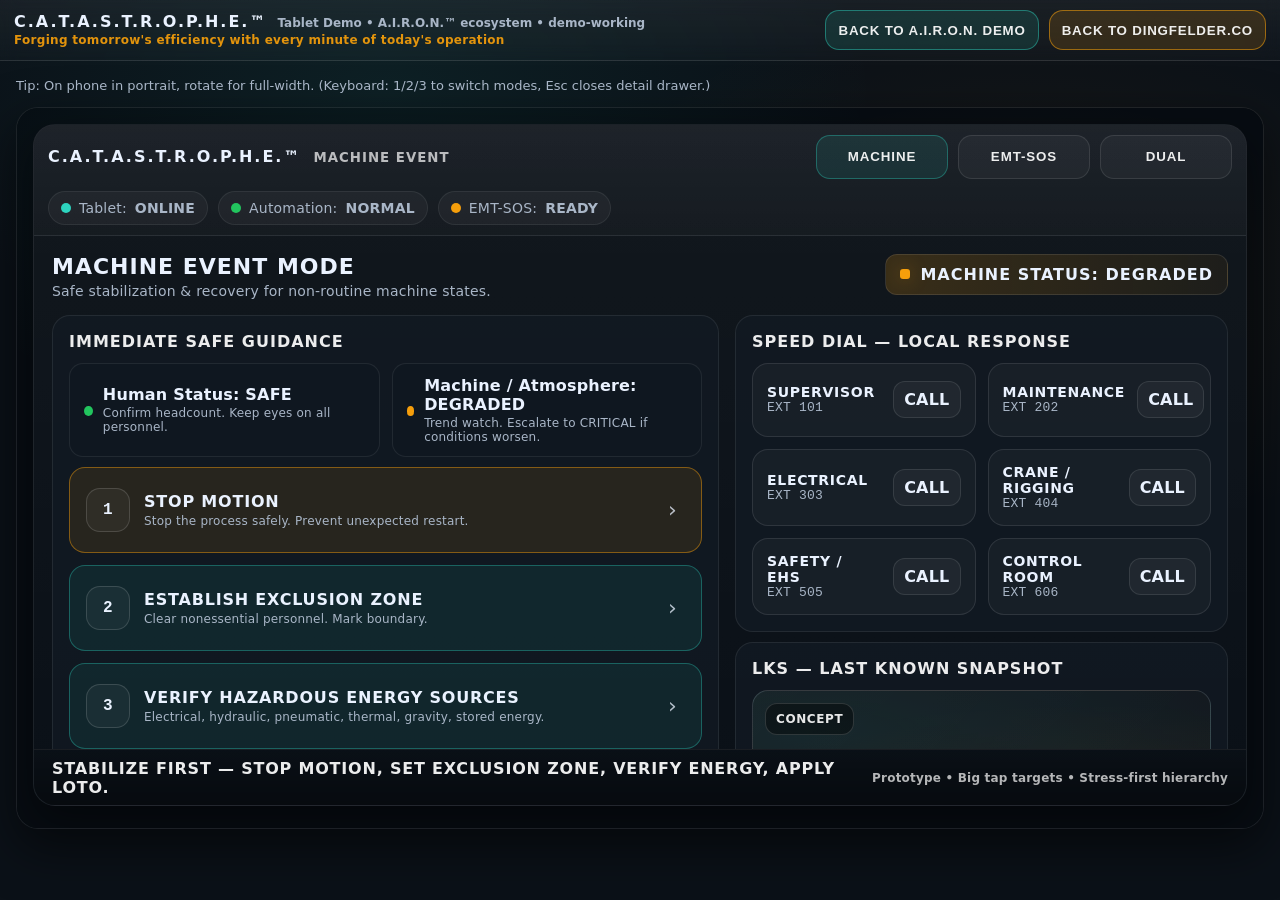
==== commit 7856eabd: "demo-working" ====
--- a/catastrophe/index.html
+++ b/catastrophe/index.html
@@ -1,9 +1,10 @@
 <!doctype html>
+<!-- demo-working marker pack v1 -->
 <html lang="en">
 <head>
   <meta charset="utf-8" />
   <meta name="viewport" content="width=device-width, initial-scale=1" />
-  <title>C.A.T.A.S.T.R.O.P.H.E.™ Tablet Demo</title>
+  <title>C.A.T.A.S.T.R.O.P.H.E.™ Tablet Demo — demo-working</title>
   <meta name="robots" content="noindex" />
   <style>
     :root{--bg:#05070b;--panel:#0b1018;--stroke:rgba(255,255,255,.10);--text:#eaf2ff;--muted:rgba(234,242,255,.72);--teal:#2dd4bf;--amber:#f59e0b;}
@@ -66,7 +67,7 @@
     <div class="brand">
       <div class="brandTop">
         <div class="name">C.A.T.A.S.T.R.O.P.H.E.™</div>
-        <div class="sub">Tablet Demo • A.I.R.O.N.™ ecosystem</div>
+        <div class="sub">Tablet Demo • A.I.R.O.N.™ ecosystem • demo-working</div>
       </div>
       <div class="tagline">Forging tomorrow's efficiency with every minute of today's operation</div>
     </div>
